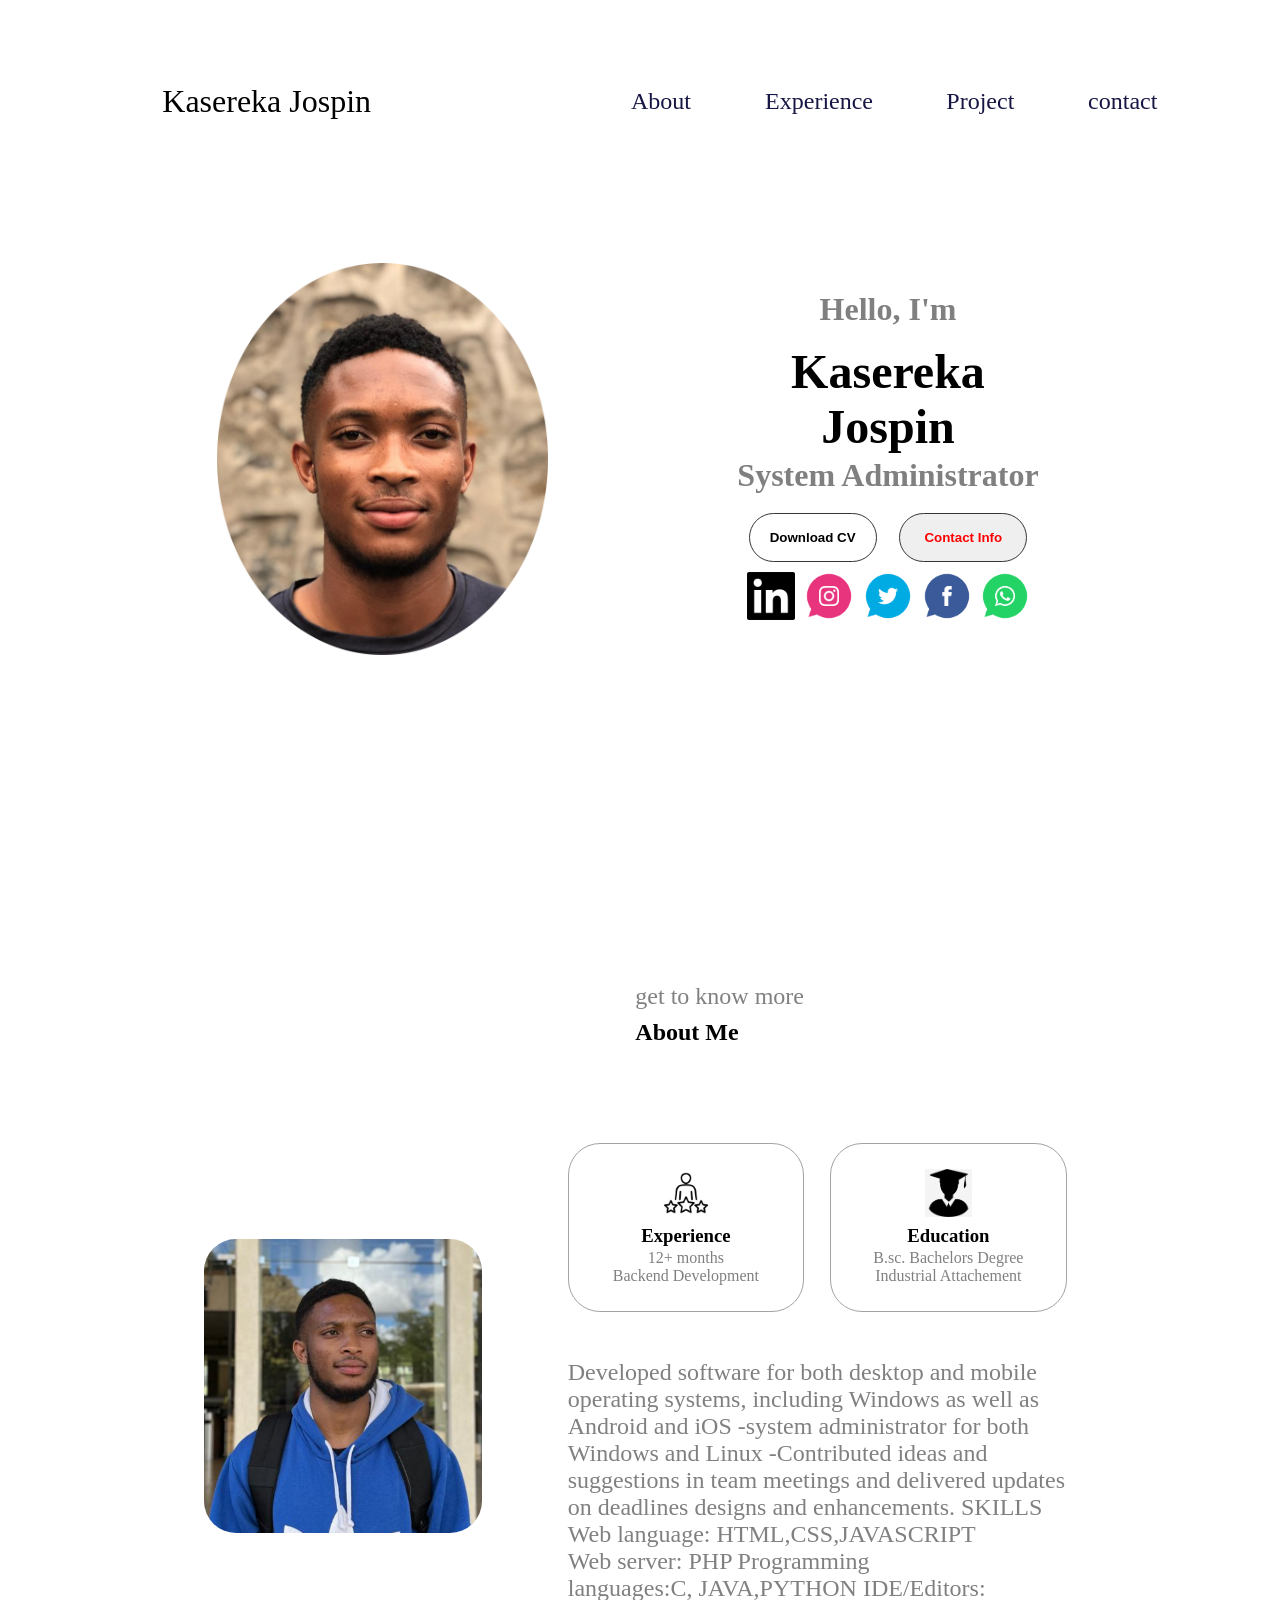
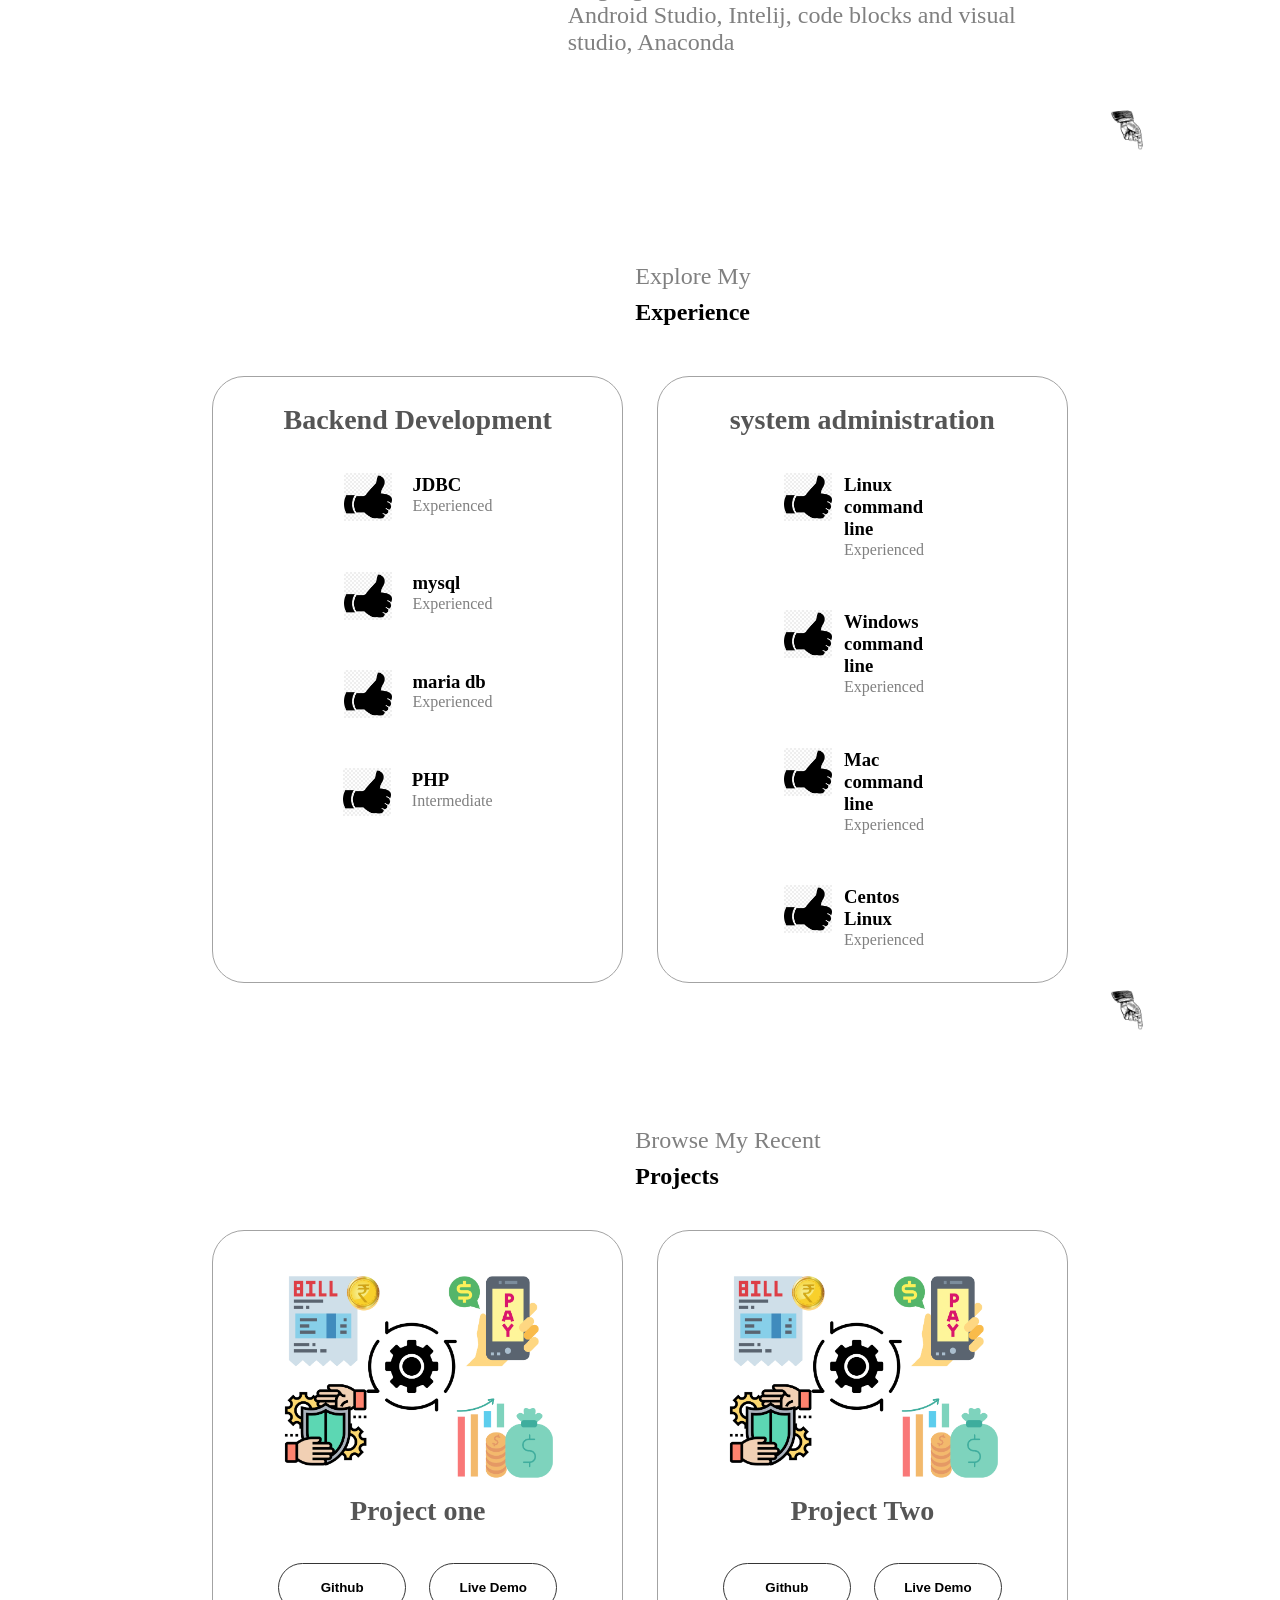
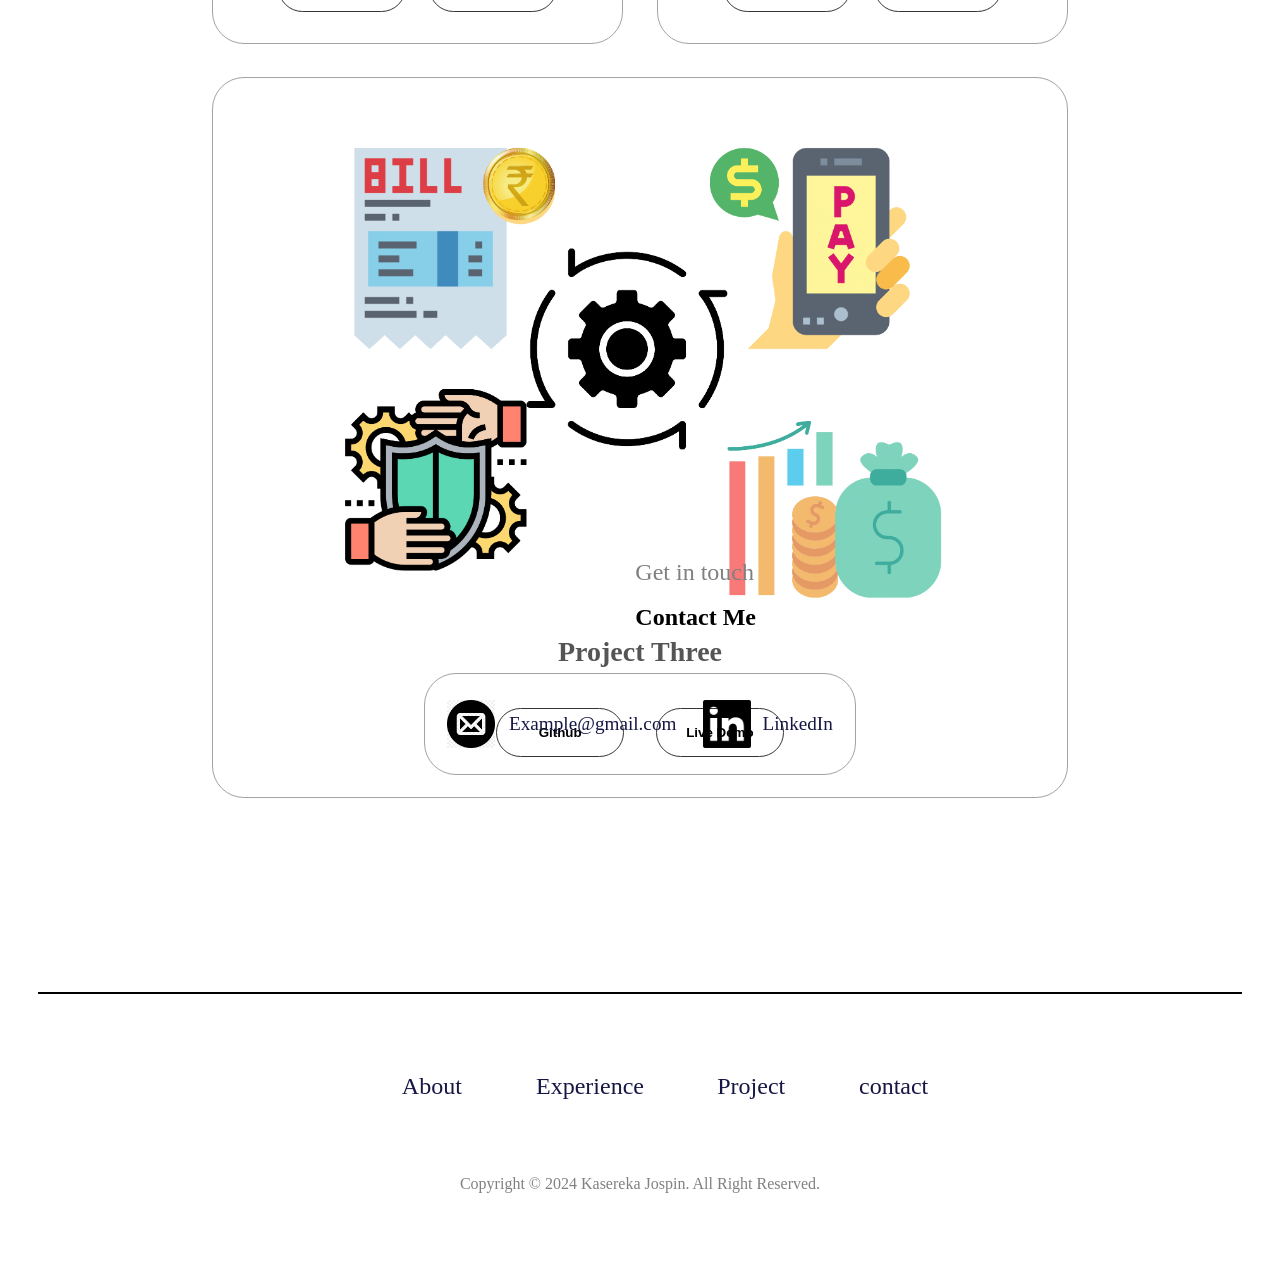
==== index.html @ 49803b91 "Commit message" ====
<!DOCTYPE html>
<html lang="en">
    <head>
        <meta charset="UTF-8">
        <meta name="viewport" content="width=device ,initial-scale=1.0">
        <title>My Portfolio</title>
        <link rel="stylesheet" href="style.css">
        <link rel="stylesheet" href="media.css">
    </head>
    <body>
        <nav id="desktop-nav">
            <div class="logo">Kasereka Jospin</div>
            <div>
                <ul class="nav-links">
                    <li><a href="#about">About </a></li>
                    <li><a href="#Experience">Experience</a></li>
                    <li><a href="#Project">Project</a></li>
                    <li><a href="#Contact">contact</a></li>
                </ul>
            </div>
        </nav>
        <nav id="desktop2-nav">
            <div class="logo">Kasereka Jospin</div>
            <div class="desktop2-menu">
                <div class="desktop2-icon" onclick="toggleMenu()">
                    <span></span>
                    <span></span>
                    <span></span>
                </div>
                <div class="menu-links">
                    <li><a href="#" onclick="toggleMenu()">About</a></li>
                    <li><a href="#" onclick="toggleMenu()">Experience</a>
                    </li>
                    <li><a href="#" onclick="toggleMenu()">Project</a></li>
                    <li><a href="#" onclick="toggleMenu()">Contact</a></li>
                </div>
            </div>
        </nav>
    <section id="profile">
        <div class="section__pic-container1">
            <img src="./assets/prof17.png" alt="Jospin profile picture"/>
        </div>

        <div class="section__text">
            <p class="section__text__p1">Hello, I'm</p>
            <h2 class="title">Kasereka Jospin</h2>
            <p class="section__text__p2">System Administrator</p>
            <div class="btn-container">
                <button class="btn btn-color-2" onclick="window.open('./assets/CV_JOSPIN.pdf')">Download CV</button>
           
                <button class="btn btn-color-1" onclick="location.href='./#contact'">Contact Info</button>
            </div>

            <div id="social-container">
                <img src="./assets/linkedin.png" alt="My linkedin profile" class="icon" onclick="location.href='https://linkedin.com/'">
                <img src="./assets/instagram.png" alt="My Instagram profile" class="icon" onclick="location.href='https://instagram.com/'">
                <img src="./assets/twitter.png" alt="My twitter profile" class="icon" onclick="location.href='https://twitter.com/'">
                <img src="./assets/facebook.png" alt="My facebook profile" class="icon" onclick="location.href='https://facebook.com/'">
                <img src="./assets/whatsApp.png" alt="My Instagram profile" class="icon" onclick="location.href='https://whatsApp.com/'">
            </div>

        </div>

    </section>
    <section id="about">
        <p class="section__text__p12">get to know more</p>
        <p class="About Pino"></p>
            <h1 class="title1">About Me</h1>
                <div class="section-container">
                    <div class="section__pic-container">
                        <img src="./assets/pro.jpeg_Image.png" alt="profile-pict" class="about-pic">
                    </div>
                    <div class="about-details-container">
                        <div class="about-containers">
                            <div class="details-container">
                                <img src="./assets/expe.png" alt="Experience icon" class="icon">
                                <h3> Experience</h3>
                                <p>12+ months <br/> Backend Development</p>
                            </div>
                            <div class="details-container">
                                <img src="./assets/educ.png" alt="Education" class="icon">
                                <h3>Education</h3>
                                <p>B.sc. Bachelors Degree<br/> Industrial Attachement</p>
                            </div>
                        </div>
                        <div class="text-container">
                            <p>Developed software for both desktop and mobile operating systems, including Windows as
                                well as Android and iOS
                                -system administrator for both Windows and Linux
                                -Contributed ideas and suggestions in team meetings and delivered updates on deadlines
                                designs and enhancements.
                                SKILLS
                                Web language: HTML,CSS,JAVASCRIPT <br>
                                Web server: PHP Programming <br>  languages:C,
                                JAVA,PYTHON
                                IDE/Editors: Android Studio, Intelij, code blocks and visual studio, Anaconda
                            </p>
                        </div>
                    </div>
                </div>
                <img src="./assets/arrow.png" alt="Arrow icon" class="icon arrow" onclick="location.href='./#Experience'"/>
    </section>
    <section id="Experience">
        <p class="section__text__p12">Explore My</p>
        <h1 class="title1">Experience</h1>
        <div class="Experience-details-container">
            <div class="about-containers">
                <div class="details-container">
                    <h2 class="experience-sub-title">Backend Development</h2>
                    <div class="article-container">
                      <article>
                        <img src="./assets/checkmarks.png" alt="Experience icon" class="icon"/>
                        <div>
                            <h3>JDBC</h3>
                            <p>Experienced</p>
                        </div>
                      </article>  
                      <article>
                        <img src="./assets/checkmarks.png" alt="Experience icon" class="icon"/>
                        <div>
                            <h3>mysql</h3>
                            <p>Experienced</p>
                        </div>
                      </article>  
                      <article>
                        <img src="./assets/checkmarks.png" alt="Experience icon" class="icon"/>
                        <div>
                            <h3>maria db</h3>
                            <p>Experienced</p>
                        </div>
                      </article>  
                      <article>
                        <img src="./assets/checkmarks.png" alt="Experience icon" class="icon"/>
                        <div>
                            <h3>PHP</h3>
                            <p>Intermediate</p>
                        </div>
                        </article>
                    </div>
                </div>
                <div class="details-container">
                    <h2 class="experience-sub-title">system administration</h2>
                    <div class="article-container">
                      <article>
                        <img src="./assets/checkmarks.png" alt="Experience icon" class="icon"/>
                        <div>
                            <h3>Linux command line</h3>
                            <p>Experienced</p>
                        </div>
                      </article>  
                      <article>
                        <img src="./assets/checkmarks.png" alt="Experience icon" class="icon"/>
                        <div>
                            <h3>Windows command line</h3>
                            <p>Experienced</p>
                        </div>
                      </article>  
                      <article>
                        <img src="./assets/checkmarks.png" alt="Experience icon" class="icon"/>
                        <div>
                            <h3>Mac command line</h3>
                            <p>Experienced</p>
                        </div>
                      </article>  
                      <article>
                        <img src="./assets/checkmarks.png" alt="Experience icon" class="icon"/>
                        <div>
                            <h3>Centos Linux</h3>
                            <p>Experienced</p>
                        </article>
                        </div>
                    </div>
                </div>
            </div>
        </div> 
        <img src="./assets/arrow.png" alt="Arrow icon" class="icon arrow" onclick="location.href='./#Project'"/>
    </section>
    <section class="Project">
        <p class="section__text__p12">Browse My Recent</p>
        <h1 class="title1">Projects</h1>
        <div class="Experience-details-container1">
                <div class="about-containers">
            <div class="details-container color container">
                <div class="article-container">
                    <img src="./assets/billP.png" alt="project 1" class="project-img">
                </div>
                <h2 class="experience-sub-title project title">Project one</h2>
                    <div class="btn-container">
                <button class="btn btn-color-2 project-btn" onclick="location.href='https://github.com/'">Github</button>
                <button class="btn btn-color-2 project-btn" onclick="location.href='#'">Live Demo</button>
                </div>
            </div>
            <div class="details-container color container">
                <div class="article-container">
                    <img src="./assets/billP.png" alt="project 1" class="project-img">
                </div>
                <h2 class="experience-sub-title project title">Project Two</h2>
                    <div class="btn-container">
                <button class="btn btn-color-2 project-btn" onclick="location.href='https://github.com/'">Github</button>
                <button class="btn btn-color-2 project-btn" onclick="location.href='#'">Live Demo</button>
                </div>
            </div>
            <div class="details-container color container">
                <div class="article-container">
                    <img src="./assets/billP.png" alt="project 1" class="project-img">
                </div>
                <h2 class="experience-sub-title project title">Project Three</h2>
                    <div class="btn-container">
                <button class="btn btn-color-2 project-btn" onclick="location.href='https://github.com/'">Github</button>
                <button class="btn btn-color-2 project-btn" onclick="location.href='#'">Live Demo</button>
                </div>
            </div>
                </div>
        </div>
        <img src="./assets/arrow.png" alt="Arrow icon" class="icon arrow" onclick="location.href='./#Project'"/>
    </section>
    <section id="Contact">
        <p class="section__text__p12">Get in touch</p>
        <h1 class="title1">Contact Me</h1>
        <div class="contact-info-upper-container">
            <div class="contact-info-container">
                <img src="./assets/email i.png" alt="Email icon" class="icon Contact-icon"/>
                <p><a href="mailto:examplemail@gmail.com">Example@gmail.com</a></p>
            </div>
            <div class="contact-info-container">
                <img src="./assets/linkedin.png" alt="LinkedIn icon" class="icon Contact-icon"/>
                <p><a href="https://linkedin.com/">LinkedIn</a></p>
            </div>
        </div>
    </section>
    <div class="separator"></div>
    <footer>
        <nav>
            <div class="nav-links-container">
                <ul class="nav-links">
                    <li><a href="#about">About </a></li>
                    <li><a href="#Experience">Experience</a></li>
                    <li><a href="#Project">Project</a></li>
                    <li><a href="#Contact">contact</a></li>
                </ul>
            </div>
        </nav>
        <p>Copyright &#169; 2024 Kasereka Jospin. All Right Reserved.</p>
    </footer>
    <script src="script.js"></script> 
    </body>
</html>
---- style.css ----
/* GENERAL */

*{
    margin: 1%;
    padding: 0%;
}

body{
    font-family: 'Times New Roman', Times, serif;
}
html{
    scroll-behavior: smooth;
}
p{
    color: grey;
    height: fit-content;
}
/*transition*/

a, .btn{
    transition: all 300ms ease;
}
/*desktop nav*/

nav,
.nav-links
{
    display: flex;
}

nav{
    justify-content: space-around;
    align-items: center;
    height: 17vh;
}
.nav-links{
    gap: 4rem;
    list-style: none;
    font-size: 1.5rem;
}

a{
    color: rgb(22, 22, 68);
    text-decoration: none;
    text-decoration-color: white;
}
a:hover{
    color: orangered;
    text-decoration: underline;
    text-underline-offset: 1rem;
    text-decoration-color: red;
}

.logo{
    font-size: 2rem;
}
.logo:hover{
    cursor: default;
}

/*desktop2-nav*/
#desktop2-nav{
    display: none;
}

.desktop2-menu{
    position: relative;
    display: inline-block;
}

.desktop2-icon{
    display: flex;
    flex-direction: column;
    justify-content: space-between;
    height: 24px;
    width: 40px;
    cursor: pointer;
}

.desktop2-icon span{
    width: 100%;
    height: 2px;
    background-color: black;
    transition: all 0.3 ease-in-out;
}

.menu-links{
    position: absolute;
    top: 100%;
    right: 0;
    background-color: white;
    width: fit-content;
    max-height: 0;
    overflow: hidden;
    transition: all 0.3 ease-in-out;
}

.menu-links a{
    display: block;
    padding: 10px;
    text-align: center;
    font-size: 1.5rem;
    color: black;
    text-decoration: none;
    transition: all 3.0 ease-in-out;
}

.menu-links li{
    list-style: none;
}

.menu-links.open{
    max-height: 300px;
}

.desktop2-icon.open span:first-child{
    transform: rotate(45deg) translate(10px, 5px);
}
.desktop2-icon.open span:nth-child(2){
    opacity: 0;
}
.desktop2-icon.open span:last-child{
    transform: rotate(-45deg) translate(10px, -5px);
}

/* SECTION */

section{
    padding-top: 4vh;
    height: 96vh;
    margin: 0 10rem;
    box-sizing: border-box;
    min-height: fit-content;
}
.section-container {
    display: flex;
    margin-left: 1rem;
}

/* profil section*/

#profile{
    display: flex;
    justify-content: center;
    gap: 6rem;
    height: 100vh;
    margin-top: -10%;
}
.section__pic-container1{
    display: flex;
    height: 400px;
    width: 400px;
    margin: auto 0;
}
.section__text{
    align-self: center;
    text-align: center;
}

.section__text p{
    font-weight: 600;

}

.section__text__p1{
    font-size: center;
    margin-bottom: 2rem;
}
.section__text__p1{
    font-size: 2rem;
    margin-bottom: 1rem;
}
.section__text__p2{
    font-size: 2rem;
    margin-bottom: 1rem;
}


.title{
    font-size: 3rem;
}

#socials-container{
    display: flex;
    justify-content: center;
    margin-top: 2rem;
    gap: 1rem;
}

.icon{
    cursor: pointer;
    height: 3rem;
}
/*button*/

.btn-container{
    display: flex;
    justify-content: center;
    gap: 1rem;
}

.btn{
    font-weight: 600;
    transition: all 300ms ease;
    padding: 1rem;
    width: 8rem;
    border-radius: 2rem;
}

.btn-color-1, 
.btn-color-2{
    border: rgb(53, 53, 53) 0.1rem solid;
}

.btn-color-1:hover,
.btn-color-2:hover{
    cursor: pointer;
}

.btn-color-1,
.btn-color-2:hover{
    background:black 0.1rem solid;
    color:red;
}

.btn-color-1:hover{
    background: rgb(0, 0, 0);
   
}
.btn-color-2{
    background: none;
}
.btn-color-2:hover{
    border: rgb(255, 255,255);
    background: gray;
    color: black;
}

.btn-container{
    gap: 1rem;
}

/*about*/

#about{
    position: relative;
    margin-top: 10%;
    margin-bottom: 1rem;
}

.about-containers{
    gap: 2rem;
    margin-bottom: 2rem;
    margin-top: 2rem;
}

.about-details-container{
    justify-content: center;
    flex-direction: column;
}

.about-containers,.about-details-container{
    display: flex;
}

.about-pic{
    border-radius: 2rem;
}
.details-container{
    padding: 1.5rem;
    flex: 1;
    background: white;
    border-radius: 2rem;
    border: rgb(53, 53, 53) 0.1rem solid;
    border-color: rgb(163, 163, 163);
    text-align: center;
}

.section-container{
    gap: 4rem;
    height: 80%;
}

.section__pic-container{
    display: flex;
    height: 300px;
    width: 400px;
    margin: auto 0;
}
.section__text__p12{
    margin-left: 450px;
    font-size: 1.5rem;
}
h1{
    margin-left: 560px;
}
.text-container{
    font-size: 1.5rem;
}
.arrow{
    position: absolute;
    right: -5rem;
    bottom: 2.5rem;
}

/*Experience Section*/

#Experience{
   position: relative; 
}

.experience-sub-title{
    color: rgb(85,85 , 85);
    font-weight: 600;
    font-size: 1.75rem;
    margin-bottom: 2rem;
}
.Experience-details-container{
    display: flex;
    justify-content: center;
    flex-direction: column;
}

.article-container{
    display: flex;
    text-align: initial;
    flex-wrap: wrap;
    flex-direction: row;
    gap: 2.5rem;
    justify-content: space-around;
}

article{
    display: flex;
    width: 10rem;
    justify-content: space-around;
    gap: 0.5rem;
}

article .icon{
    cursor: default;
}

/*Project*/
#project{
    position: relative;
}

.color-container{
    border-color: rgb(163, 163, 163);
    background: rgb(250, 250, 250);
}

.project-img{
    border-radius: 2rem;
    width: 90%;
    height: 90%;
}

.project-title{
    margin: 1rem;
    color: black;
}


/*CONTACT*/

#Contact{
    display: flex;
    justify-content: center;
    flex-direction: column;
    height: 70vh;
}

.contact-info-upper-container{
    display: flex;
    justify-content: center;
    border-radius: 2rem;
    border: rgb(53, 53, 53) 0.1rem solid;
    border-color: rgb(163, 163, 163);
    background: (250,250,250);
    margin: 2rem auto;
    padding: 0.5rem;
}

.contact-info-container{
    display: flex;
    align-items: center;
    justify-content: center;
    gap: 0.5rem;
    margin: 1rem;
}

.contact-info-container p{
    font-size: larger;
}

.contact-icon{
    cursor: default;
}

/*footer*/

footer{
    height: 26vh;
    margin: 0 1rem;
    
}

footer p{
    text-align: center;
}

.separator{
    border-top: 2px solid black;
    margin-top: 1rem;
    margin-bottom: 1rem;
}
h1, .title1{
    margin-left:  450px;
}
---- media.css ----
@media screen and (max-width: 1400px) {
   #profile{
    height: 83vh;
    margin-bottom: 6rem;

   }
   .about-containers{
    flex-wrap: wrap;
    gap: 1rem;
   }
}


@media screen and (max-width: 1200px) {
    #desktop-nav{
        display: none;
    }

    #desktop2-nav{
        display: flex;
    }

    #Experience{
      margin-top: 2rem; 
    }
    .Experience-details-container{
        margin-top: 2rem;
      }

    #profile, .section-containers{
        display: block;
    }
    .arrow{
        display: none;
    }
    section, .section-containers{
        height: fit-content;
    }
    section{
        margin: 0 5%;
    }
    .section__pic-container1{
        width: 200px;
        height: 200px;
        margin: 0 auto 2rem;
        margin-left: 5.5rem;
    }
    .section__pic-container{
        width: 275px;
        height: 275px;
        margin: 0 auto 2rem;
    }
    .section-container{
        margin-top: 1rem;
       
    }
    .section-container{
        display: block;
    }
    h1, .title1{
        margin-left: 1rem;
    }

    p{
       height: fit-content;
    }
   .section__text__p12{
        margin-left: 1rem;
        margin-top: 0;
    }
    
    section, .about{
        margin: 0;
        margin-bottom: 10rem;
    }
    .text-container{
        font-size: 1rem;
        text-align: justify;
    }
    .Contact-icon{
        height: 1.5rem;
        width: 1.5rem;
    }
    
}
    @media screen and (max-width: 600px) {
        #contact, footer{
            height: 15vh;
        }

        #profile{
            height: 83vh;
            margin-bottom: 0;
            margin-top: 3rem;
        }
        article{
            font-size: 1rem;
        }
        footer nav{
        height: fit-content;
        margin-bottom: 2rem;
        }

        .about-containers,  .btn-container{
            flex-wrap: wrap;
        }
        .contact-info-upper-container{
            display: block;
        }
        .contact-info-container{
            margin: 0;
        }
        .contact-info-container p, .nav-links li a{
           font-size: 1rem; 
        }
        .Experience-details-container{
           font-size: 1.20rem; 
        }

        .nav-links{
            gap: 1rem;
        }

        .section__text__p2{
            font-size: 1.25rem;
            margin-bottom: 1%;
        }
        .section__text__p1{
            font-size: 1.25rem;
        }
        .title{
            font-size: 2rem;
            
        }
        
    
}
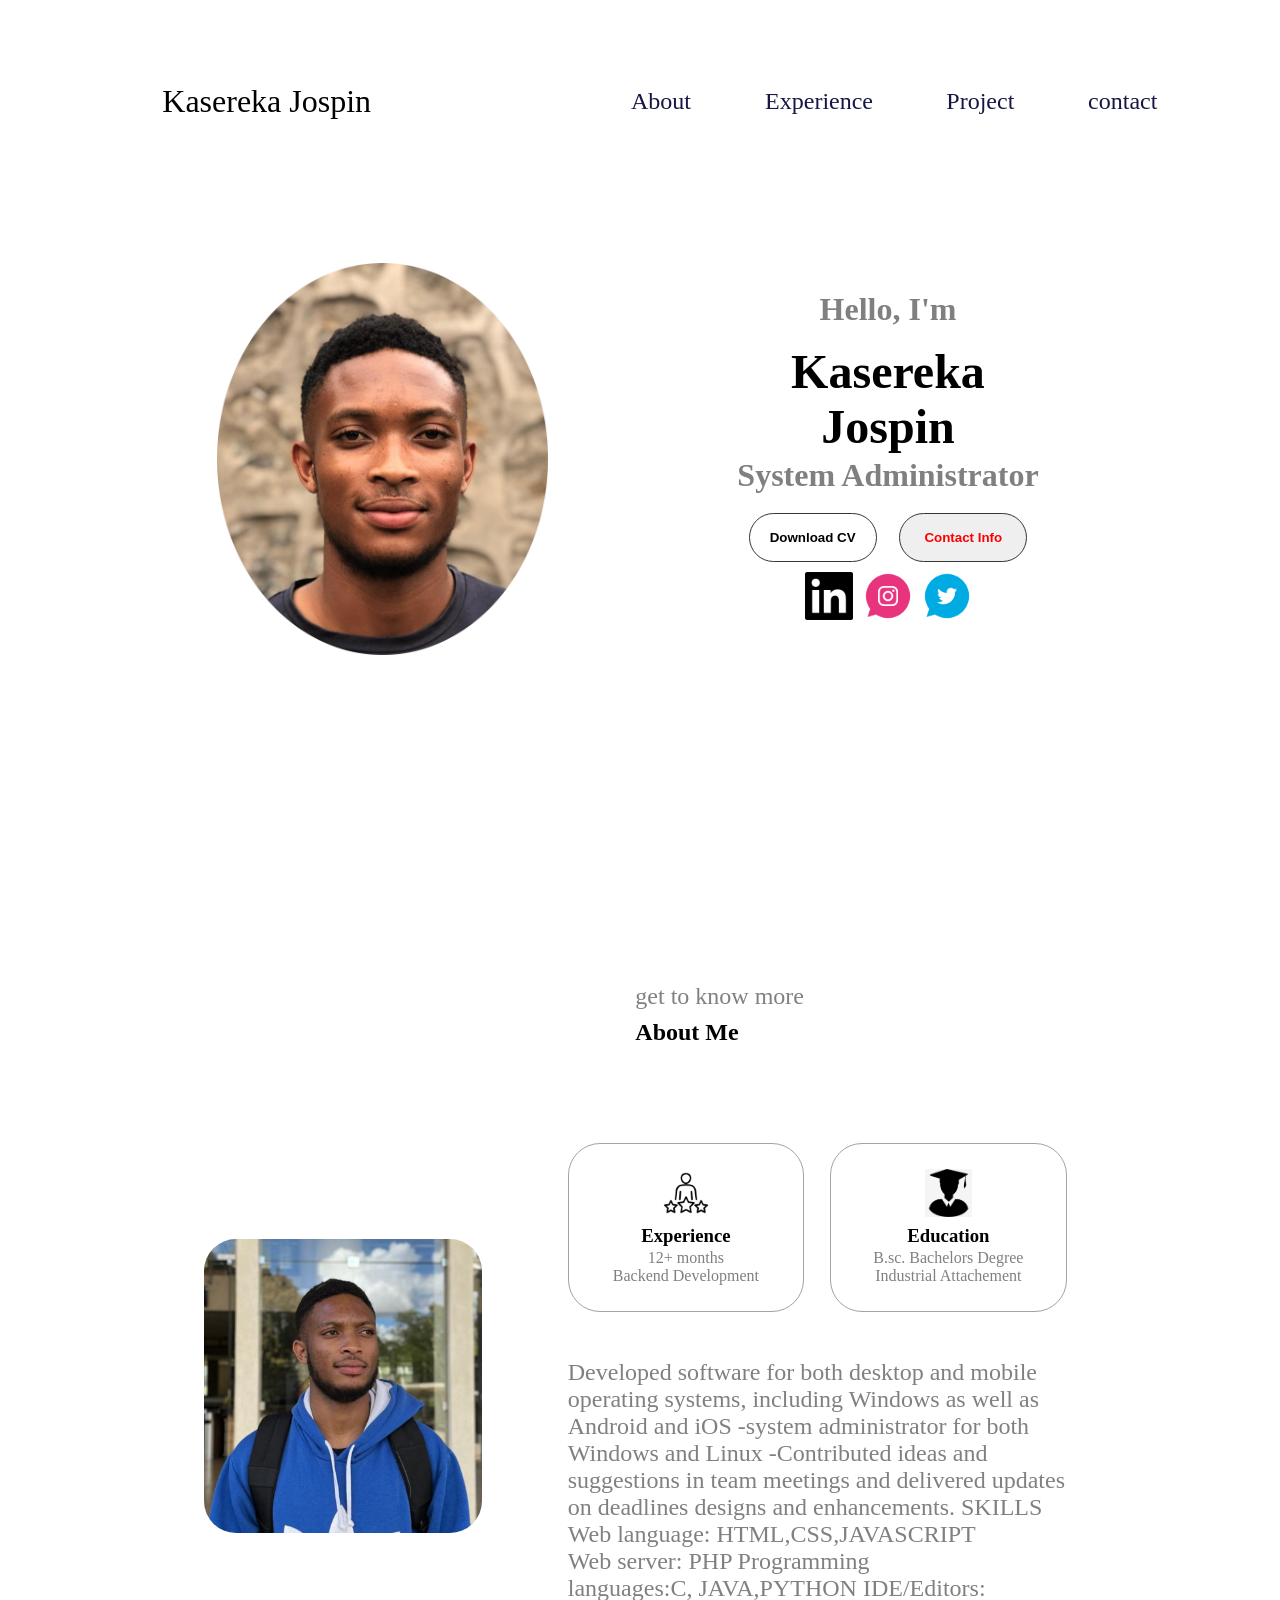
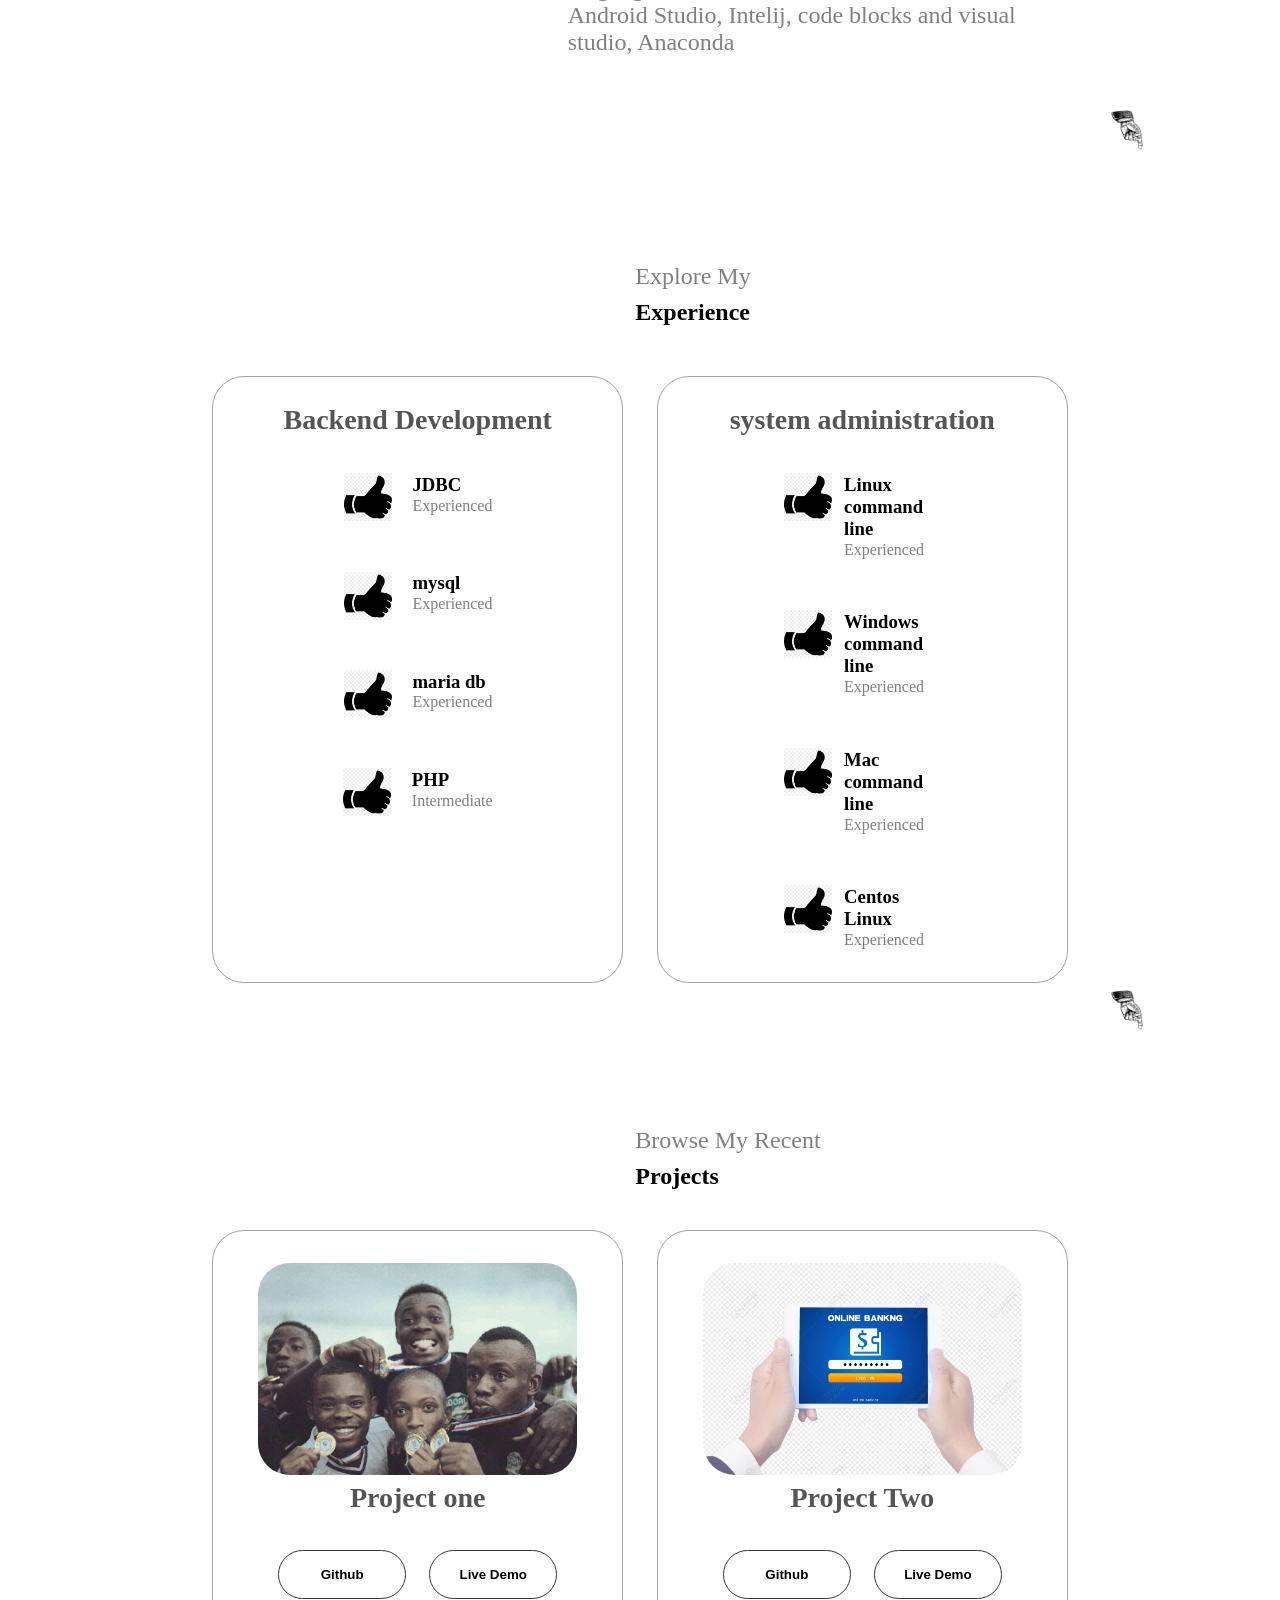
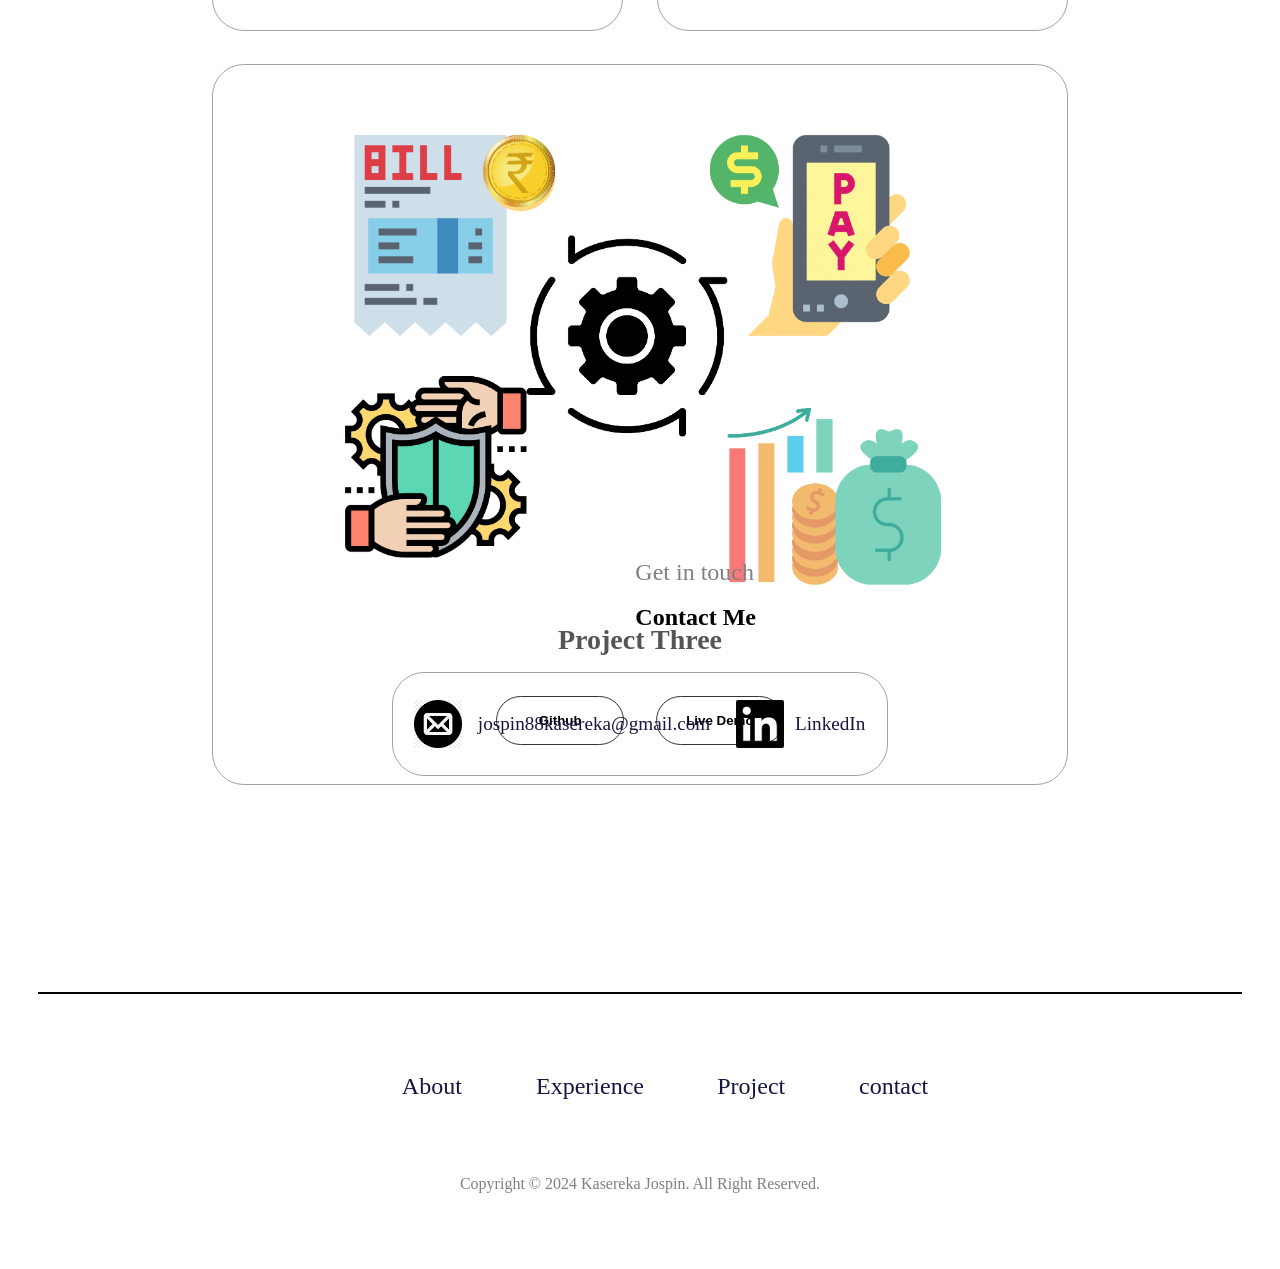
==== commit 9007e9fc: "initial commit" ====
--- a/index.html
+++ b/index.html
@@ -54,9 +54,7 @@
             <div id="social-container">
                 <img src="./assets/linkedin.png" alt="My linkedin profile" class="icon" onclick="location.href='https://linkedin.com/'">
                 <img src="./assets/instagram.png" alt="My Instagram profile" class="icon" onclick="location.href='https://instagram.com/'">
-                <img src="./assets/twitter.png" alt="My twitter profile" class="icon" onclick="location.href='https://twitter.com/'">
-                <img src="./assets/facebook.png" alt="My facebook profile" class="icon" onclick="location.href='https://facebook.com/'">
-                <img src="./assets/whatsApp.png" alt="My Instagram profile" class="icon" onclick="location.href='https://whatsApp.com/'">
+                <img src="./assets/twitter.png" alt="My twitter profile" class="icon" onclick="location.href='https://twitter.com/KaserekaJospin'">
             </div>
 
         </div>
@@ -182,11 +180,21 @@
                 <div class="about-containers">
             <div class="details-container color container">
                 <div class="article-container">
-                    <img src="./assets/billP.png" alt="project 1" class="project-img">
+                    <img src="./assets/champ.JPG" alt="project 1" class="project-img">
                 </div>
                 <h2 class="experience-sub-title project title">Project one</h2>
                     <div class="btn-container">
-                <button class="btn btn-color-2 project-btn" onclick="location.href='https://github.com/'">Github</button>
+                <button class="btn btn-color-2 project-btn" onclick="location.href='https://github.com/Jospin8/'">Github</button>
+                <button class="btn btn-color-2 project-btn" onclick="location.href='#'">Live Demo</button>
+                </div>
+            </div>
+            <div class="details-container color container">
+                <div class="article-container">
+                    <img src="./assets/banksys.png" alt="project 1" class="project-img">
+                </div>
+                <h2 class="experience-sub-title project title">Project Two</h2>
+                    <div class="btn-container">
+                <button class="btn btn-color-2 project-btn" onclick="location.href='https://github.com/Jospin8/jospin/tree/main'">Github</button>
                 <button class="btn btn-color-2 project-btn" onclick="location.href='#'">Live Demo</button>
                 </div>
             </div>
@@ -194,19 +202,9 @@
                 <div class="article-container">
                     <img src="./assets/billP.png" alt="project 1" class="project-img">
                 </div>
-                <h2 class="experience-sub-title project title">Project Two</h2>
-                    <div class="btn-container">
-                <button class="btn btn-color-2 project-btn" onclick="location.href='https://github.com/'">Github</button>
-                <button class="btn btn-color-2 project-btn" onclick="location.href='#'">Live Demo</button>
-                </div>
-            </div>
-            <div class="details-container color container">
-                <div class="article-container">
-                    <img src="./assets/billP.png" alt="project 1" class="project-img">
-                </div>
                 <h2 class="experience-sub-title project title">Project Three</h2>
                     <div class="btn-container">
-                <button class="btn btn-color-2 project-btn" onclick="location.href='https://github.com/'">Github</button>
+                <button class="btn btn-color-2 project-btn" onclick="location.href='https://github.com/Jospin8/'">Github</button>
                 <button class="btn btn-color-2 project-btn" onclick="location.href='#'">Live Demo</button>
                 </div>
             </div>
@@ -220,7 +218,7 @@
         <div class="contact-info-upper-container">
             <div class="contact-info-container">
                 <img src="./assets/email i.png" alt="Email icon" class="icon Contact-icon"/>
-                <p><a href="mailto:examplemail@gmail.com">Example@gmail.com</a></p>
+                <p><a href="mailto:jospin88kasereka@gmail.com">jospin88kasereka@gmail.com</a></p>
             </div>
             <div class="contact-info-container">
                 <img src="./assets/linkedin.png" alt="LinkedIn icon" class="icon Contact-icon"/>
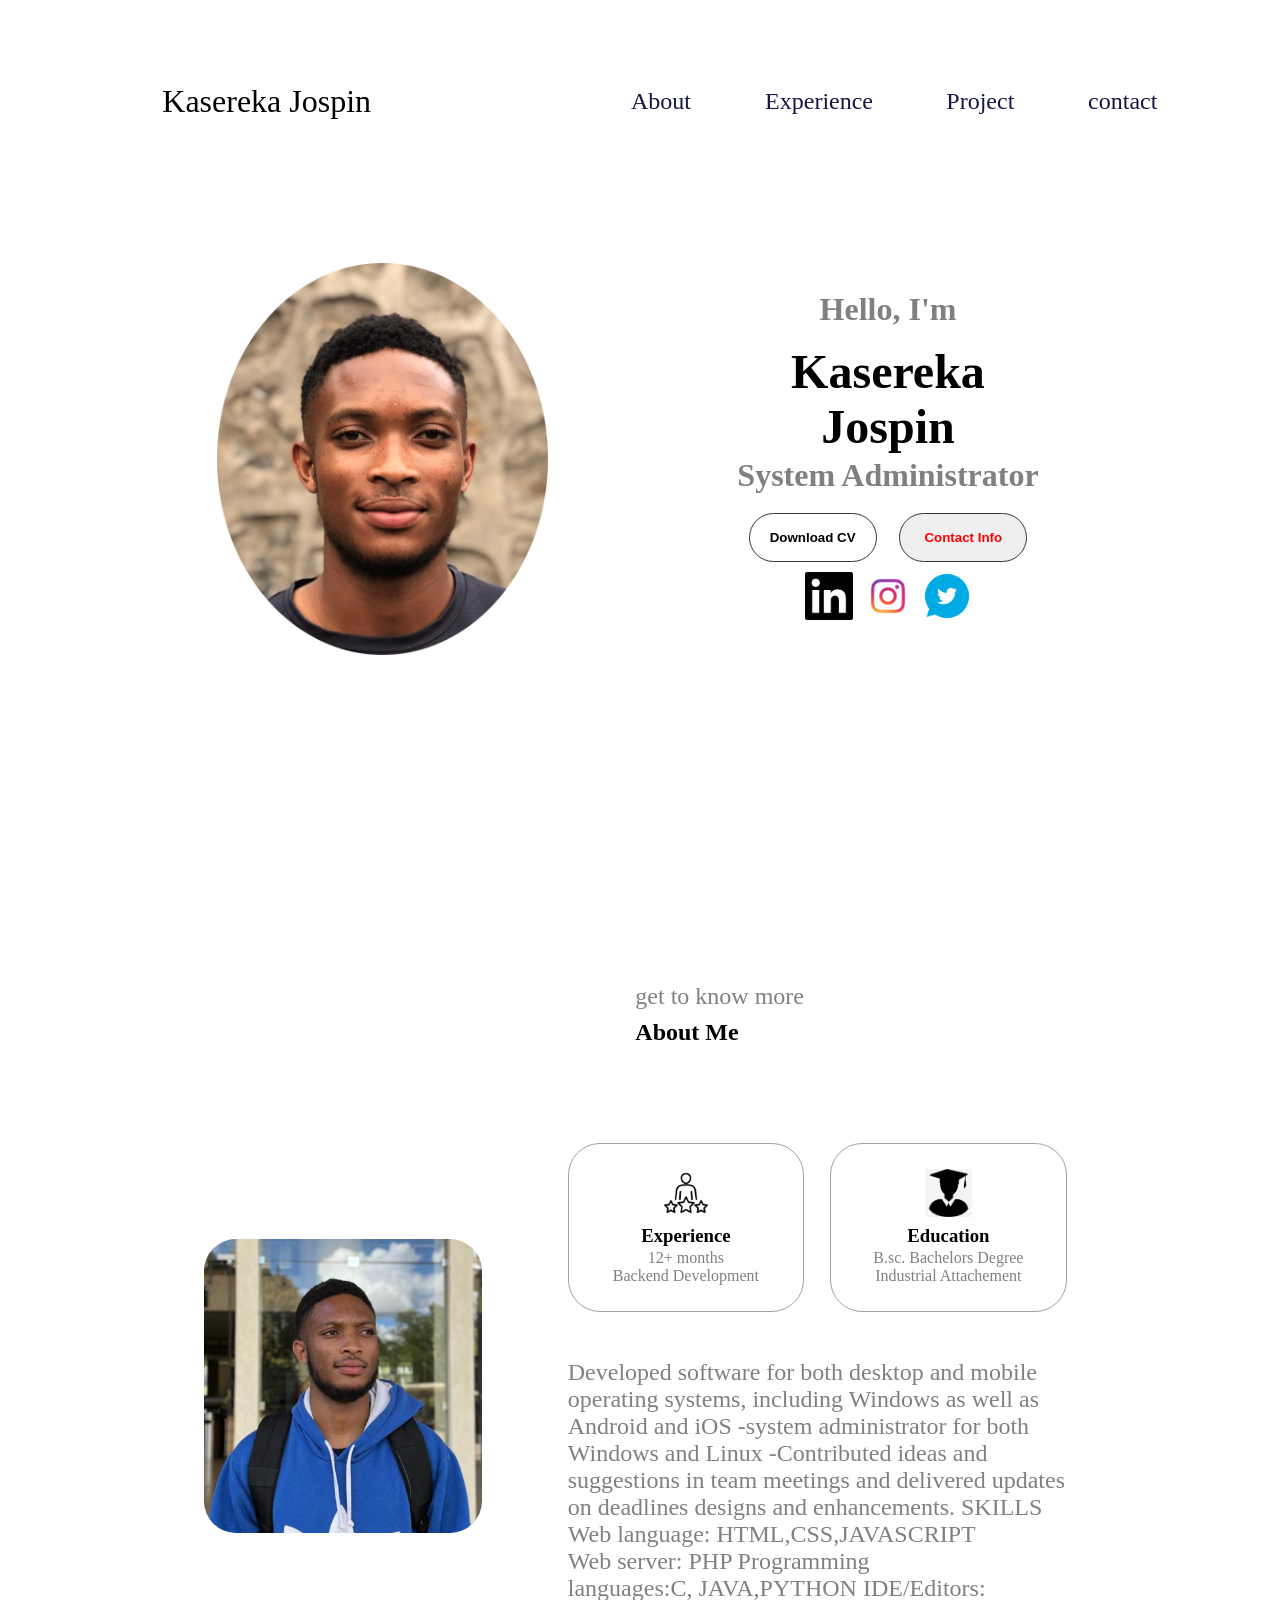
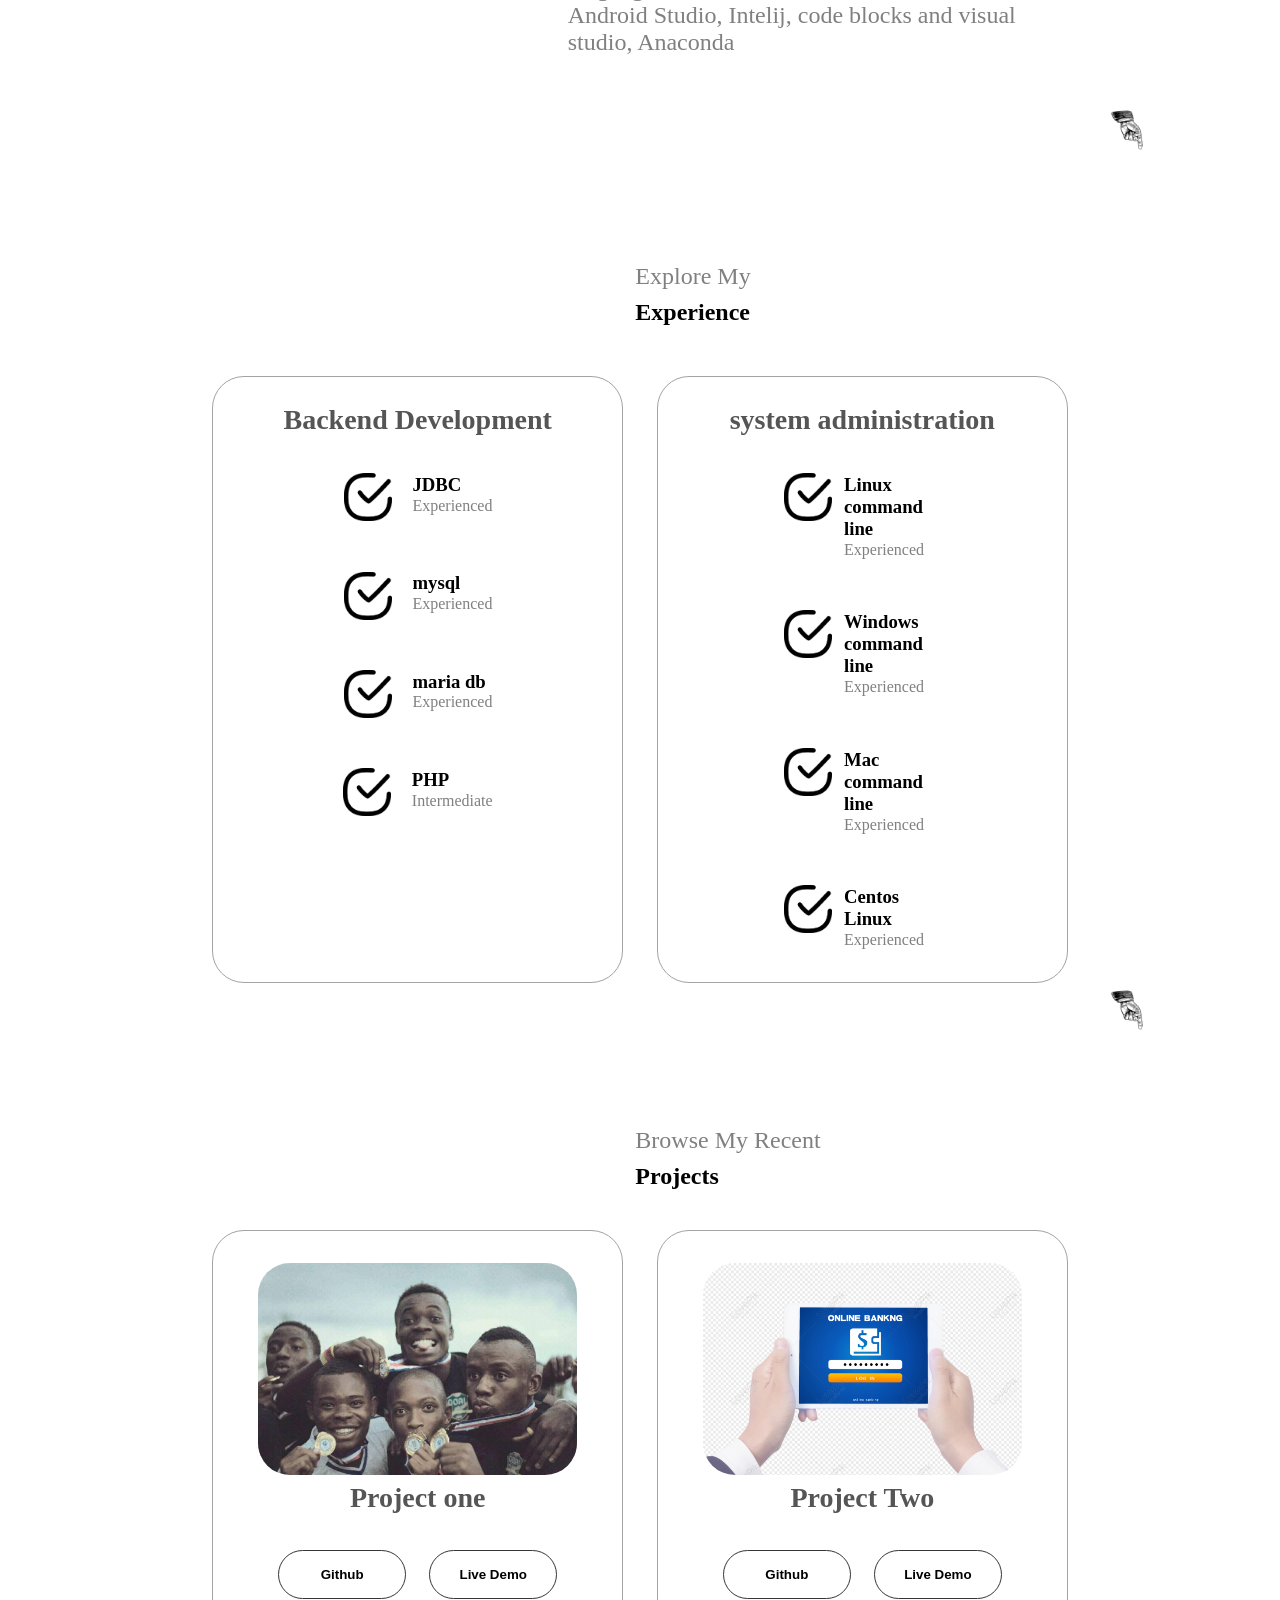
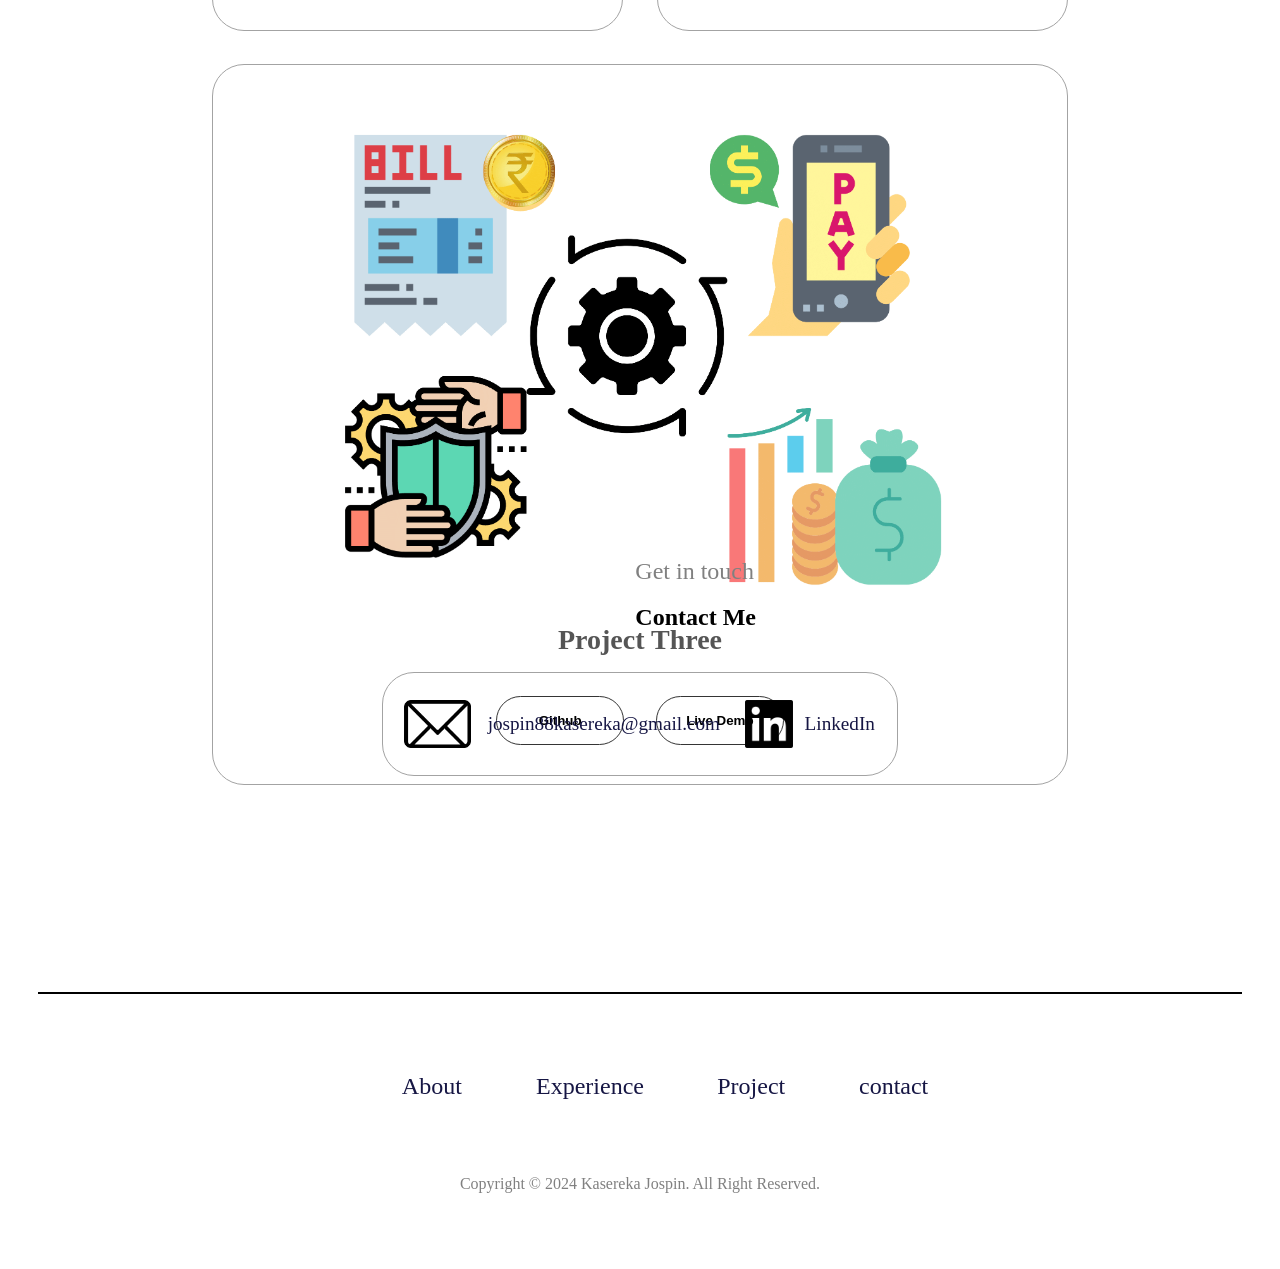
==== commit 4b5b401d: "initial commit" ====
--- a/index.html
+++ b/index.html
@@ -107,28 +107,28 @@
                     <h2 class="experience-sub-title">Backend Development</h2>
                     <div class="article-container">
                       <article>
-                        <img src="./assets/checkmarks.png" alt="Experience icon" class="icon"/>
+                        <img src="./assets/checkm.png" alt="Experience icon" class="icon"/>
                         <div>
                             <h3>JDBC</h3>
                             <p>Experienced</p>
                         </div>
                       </article>  
                       <article>
-                        <img src="./assets/checkmarks.png" alt="Experience icon" class="icon"/>
+                        <img src="./assets/checkm.png" alt="Experience icon" class="icon"/>
                         <div>
                             <h3>mysql</h3>
                             <p>Experienced</p>
                         </div>
                       </article>  
                       <article>
-                        <img src="./assets/checkmarks.png" alt="Experience icon" class="icon"/>
+                        <img src="./assets/checkm.png" alt="Experience icon" class="icon"/>
                         <div>
                             <h3>maria db</h3>
                             <p>Experienced</p>
                         </div>
                       </article>  
                       <article>
-                        <img src="./assets/checkmarks.png" alt="Experience icon" class="icon"/>
+                        <img src="./assets/checkm.png" alt="Experience icon" class="icon"/>
                         <div>
                             <h3>PHP</h3>
                             <p>Intermediate</p>
@@ -140,28 +140,28 @@
                     <h2 class="experience-sub-title">system administration</h2>
                     <div class="article-container">
                       <article>
-                        <img src="./assets/checkmarks.png" alt="Experience icon" class="icon"/>
+                        <img src="./assets/checkm.png" alt="Experience icon" class="icon"/>
                         <div>
                             <h3>Linux command line</h3>
                             <p>Experienced</p>
                         </div>
                       </article>  
                       <article>
-                        <img src="./assets/checkmarks.png" alt="Experience icon" class="icon"/>
+                        <img src="./assets/checkm.png" alt="Experience icon" class="icon"/>
                         <div>
                             <h3>Windows command line</h3>
                             <p>Experienced</p>
                         </div>
                       </article>  
                       <article>
-                        <img src="./assets/checkmarks.png" alt="Experience icon" class="icon"/>
+                        <img src="./assets/checkm.png" alt="Experience icon" class="icon"/>
                         <div>
                             <h3>Mac command line</h3>
                             <p>Experienced</p>
                         </div>
                       </article>  
                       <article>
-                        <img src="./assets/checkmarks.png" alt="Experience icon" class="icon"/>
+                        <img src="./assets/checkm.png" alt="Experience icon" class="icon"/>
                         <div>
                             <h3>Centos Linux</h3>
                             <p>Experienced</p>
@@ -217,7 +217,7 @@
         <h1 class="title1">Contact Me</h1>
         <div class="contact-info-upper-container">
             <div class="contact-info-container">
-                <img src="./assets/email i.png" alt="Email icon" class="icon Contact-icon"/>
+                <img src="./assets/mail.png" alt="Email icon" class="icon Contact-icon"/>
                 <p><a href="mailto:jospin88kasereka@gmail.com">jospin88kasereka@gmail.com</a></p>
             </div>
             <div class="contact-info-container">
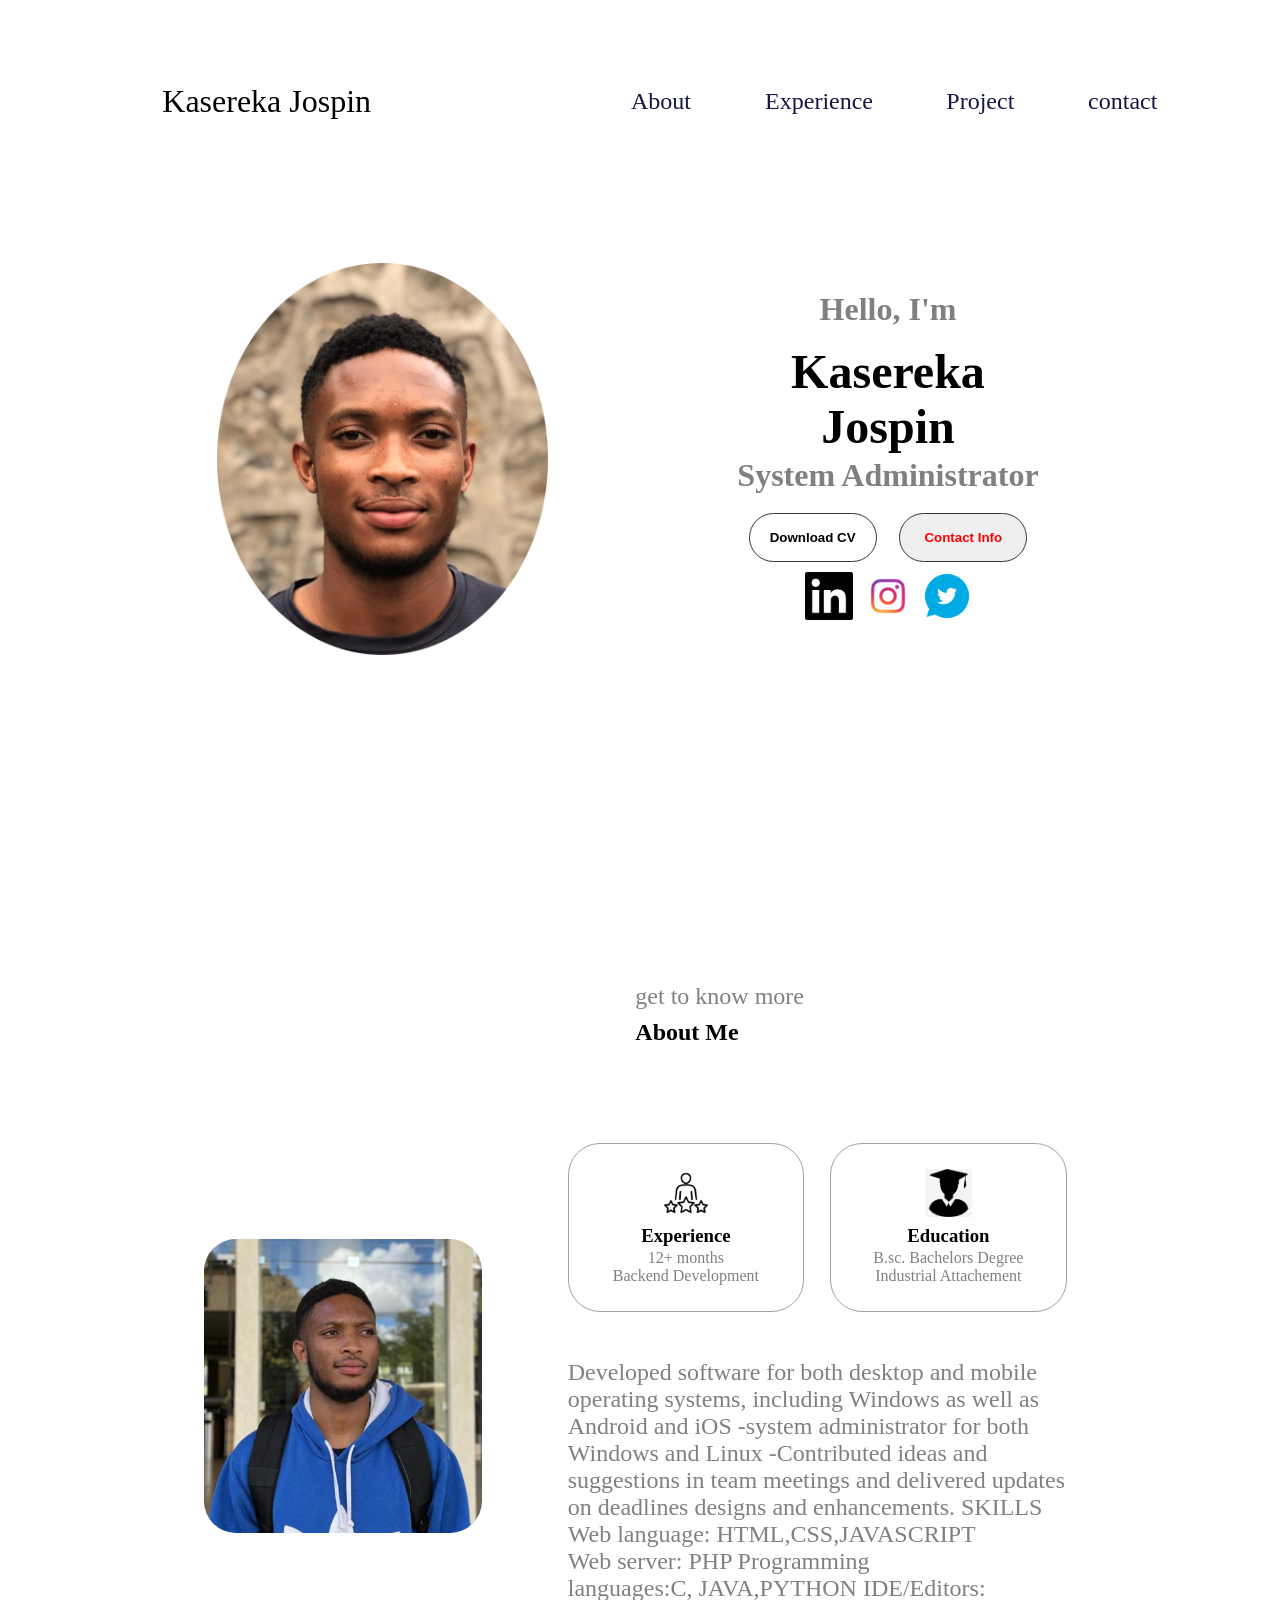
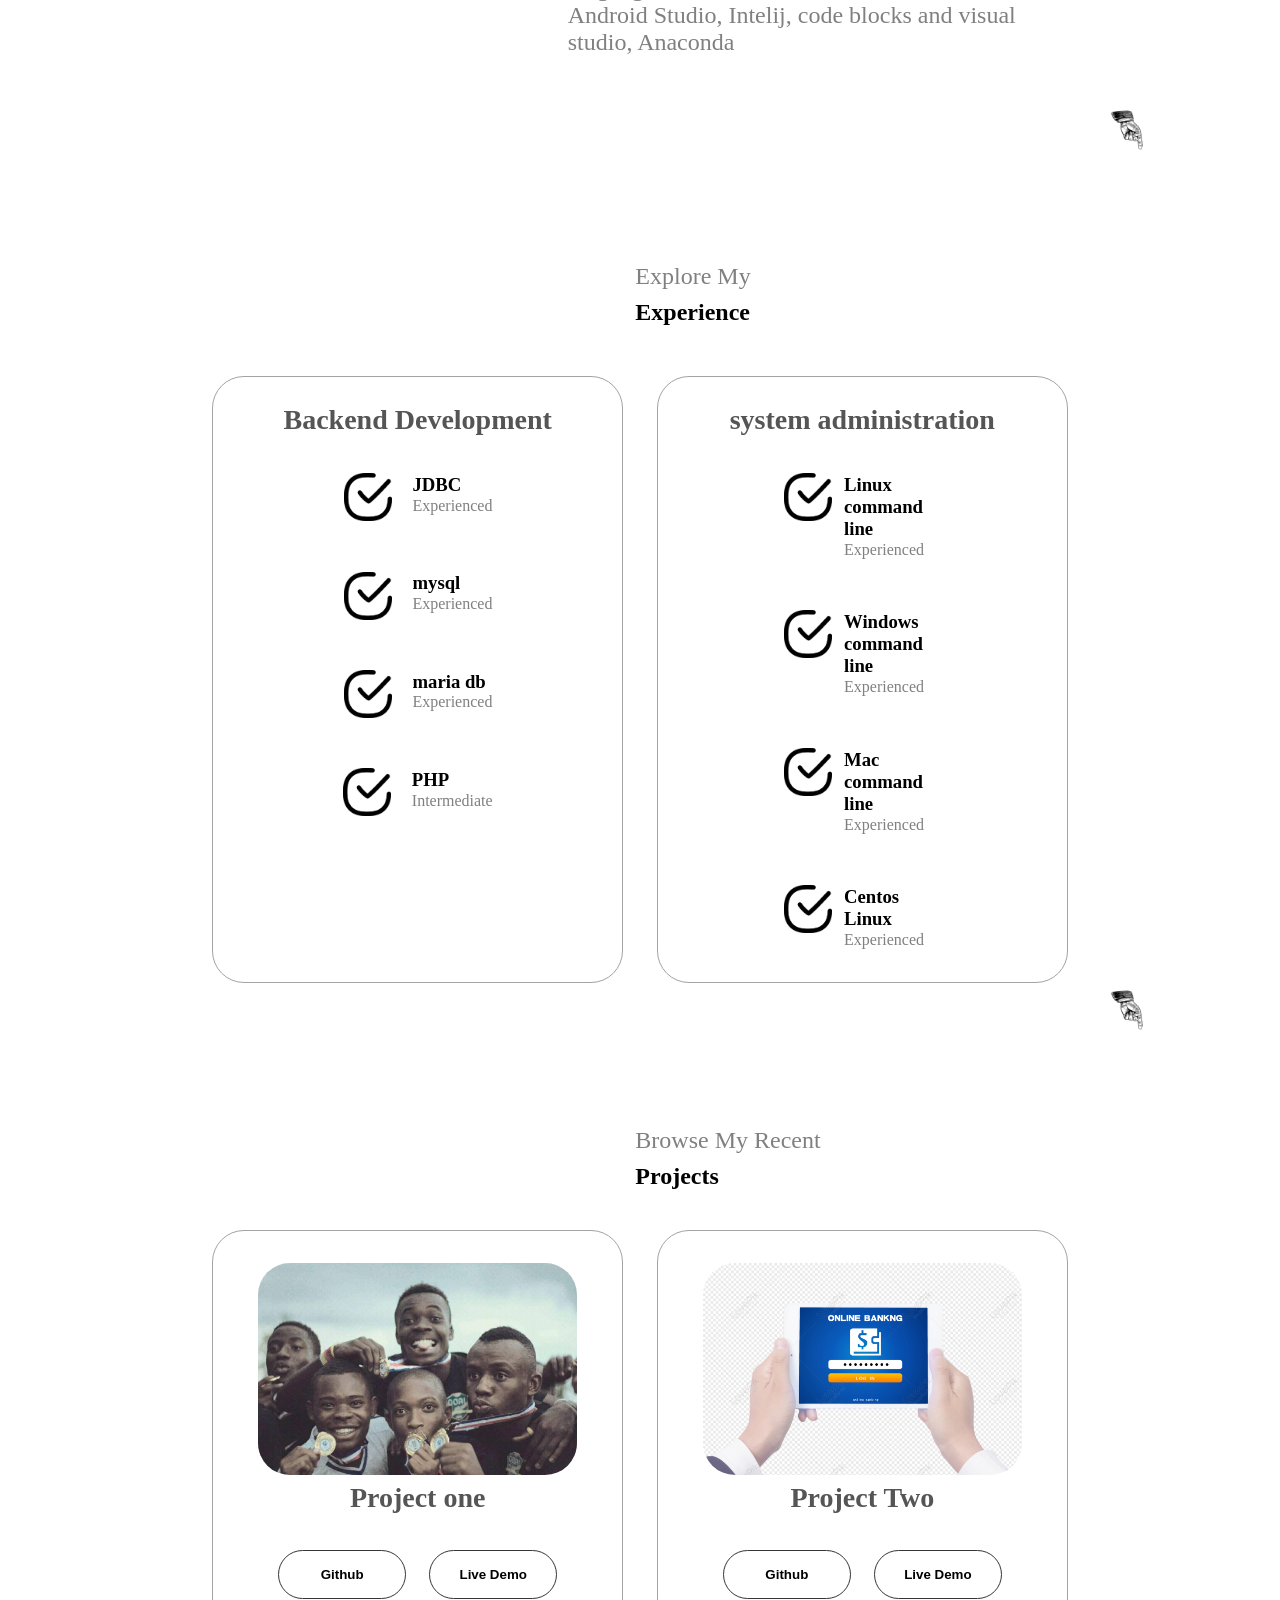
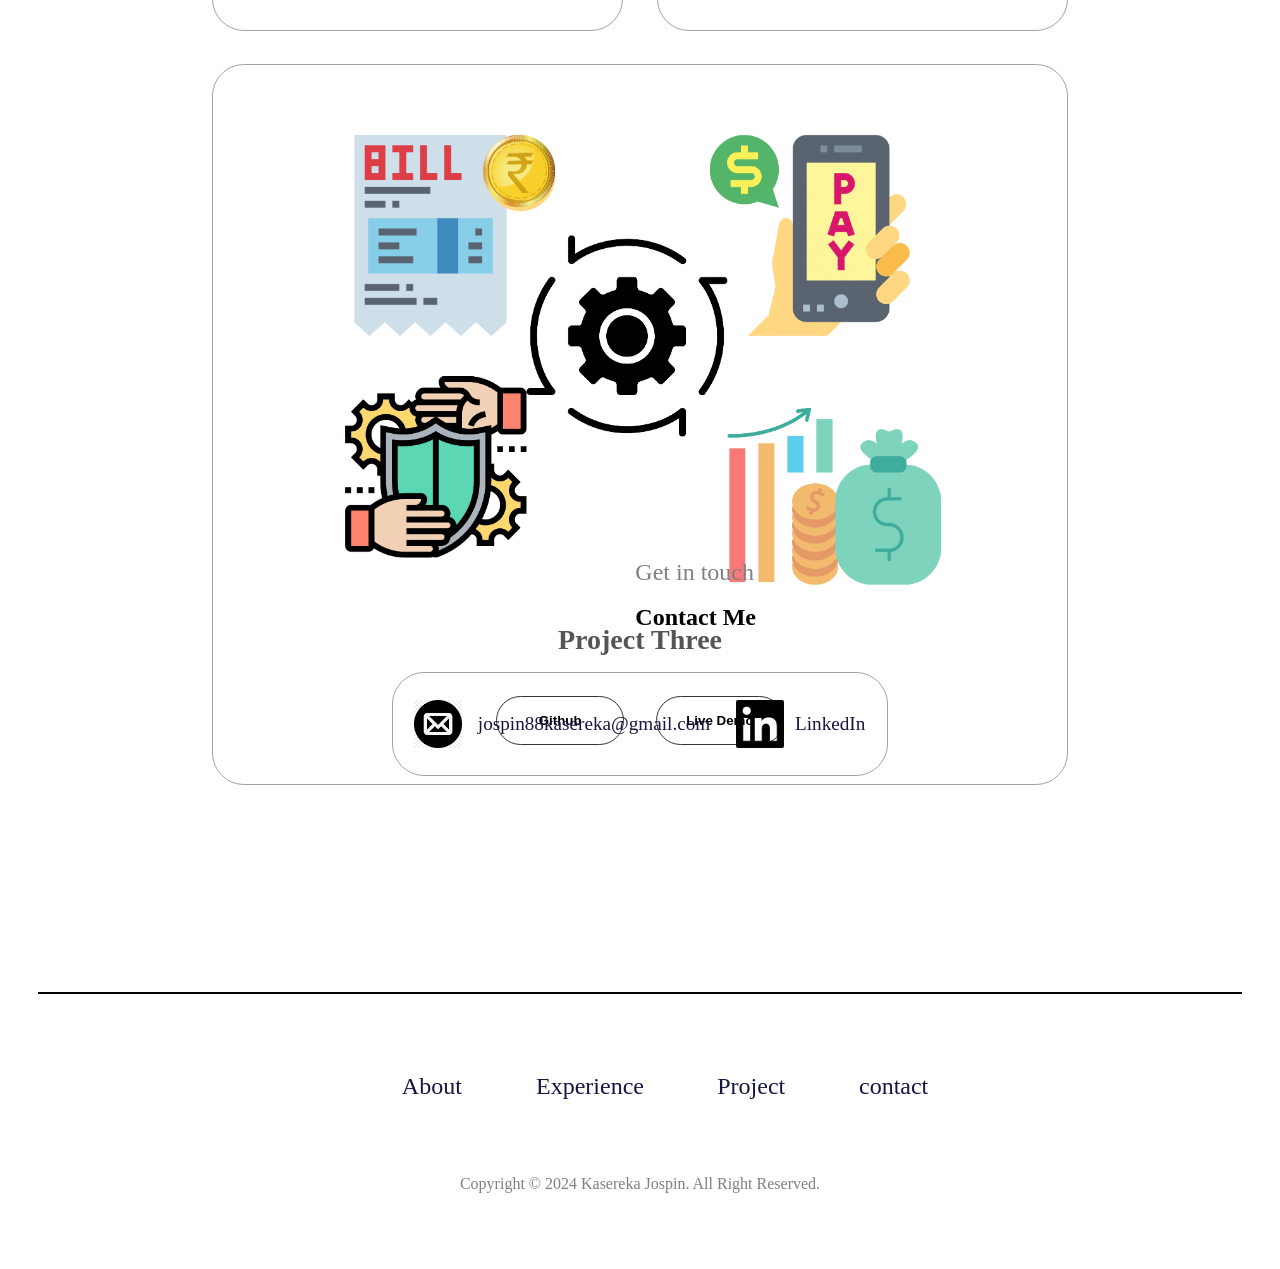
==== commit 539258df: "Update index.html" ====
--- a/index.html
+++ b/index.html
@@ -217,7 +217,7 @@
         <h1 class="title1">Contact Me</h1>
         <div class="contact-info-upper-container">
             <div class="contact-info-container">
-                <img src="./assets/mail.png" alt="Email icon" class="icon Contact-icon"/>
+                <img src="./assets/email i.png" alt="Email icon" class="icon Contact-icon"/>
                 <p><a href="mailto:jospin88kasereka@gmail.com">jospin88kasereka@gmail.com</a></p>
             </div>
             <div class="contact-info-container">
